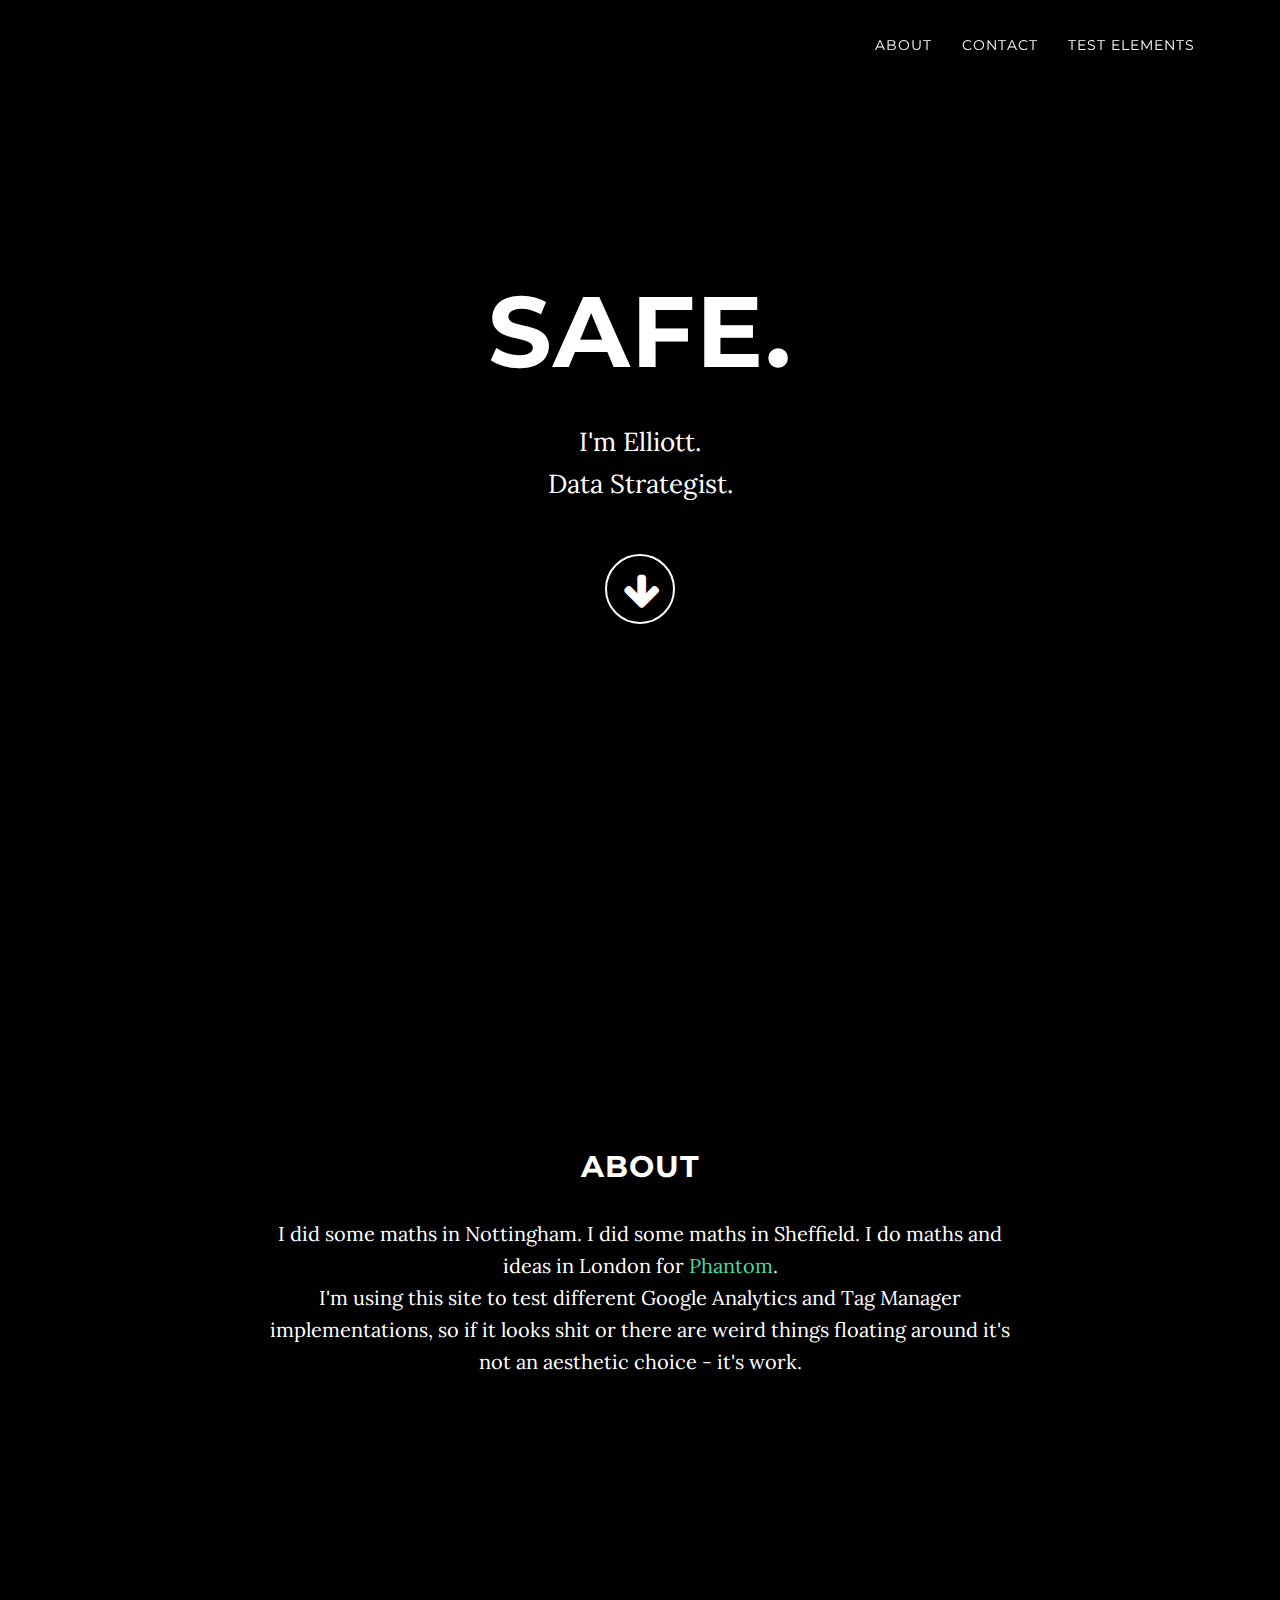
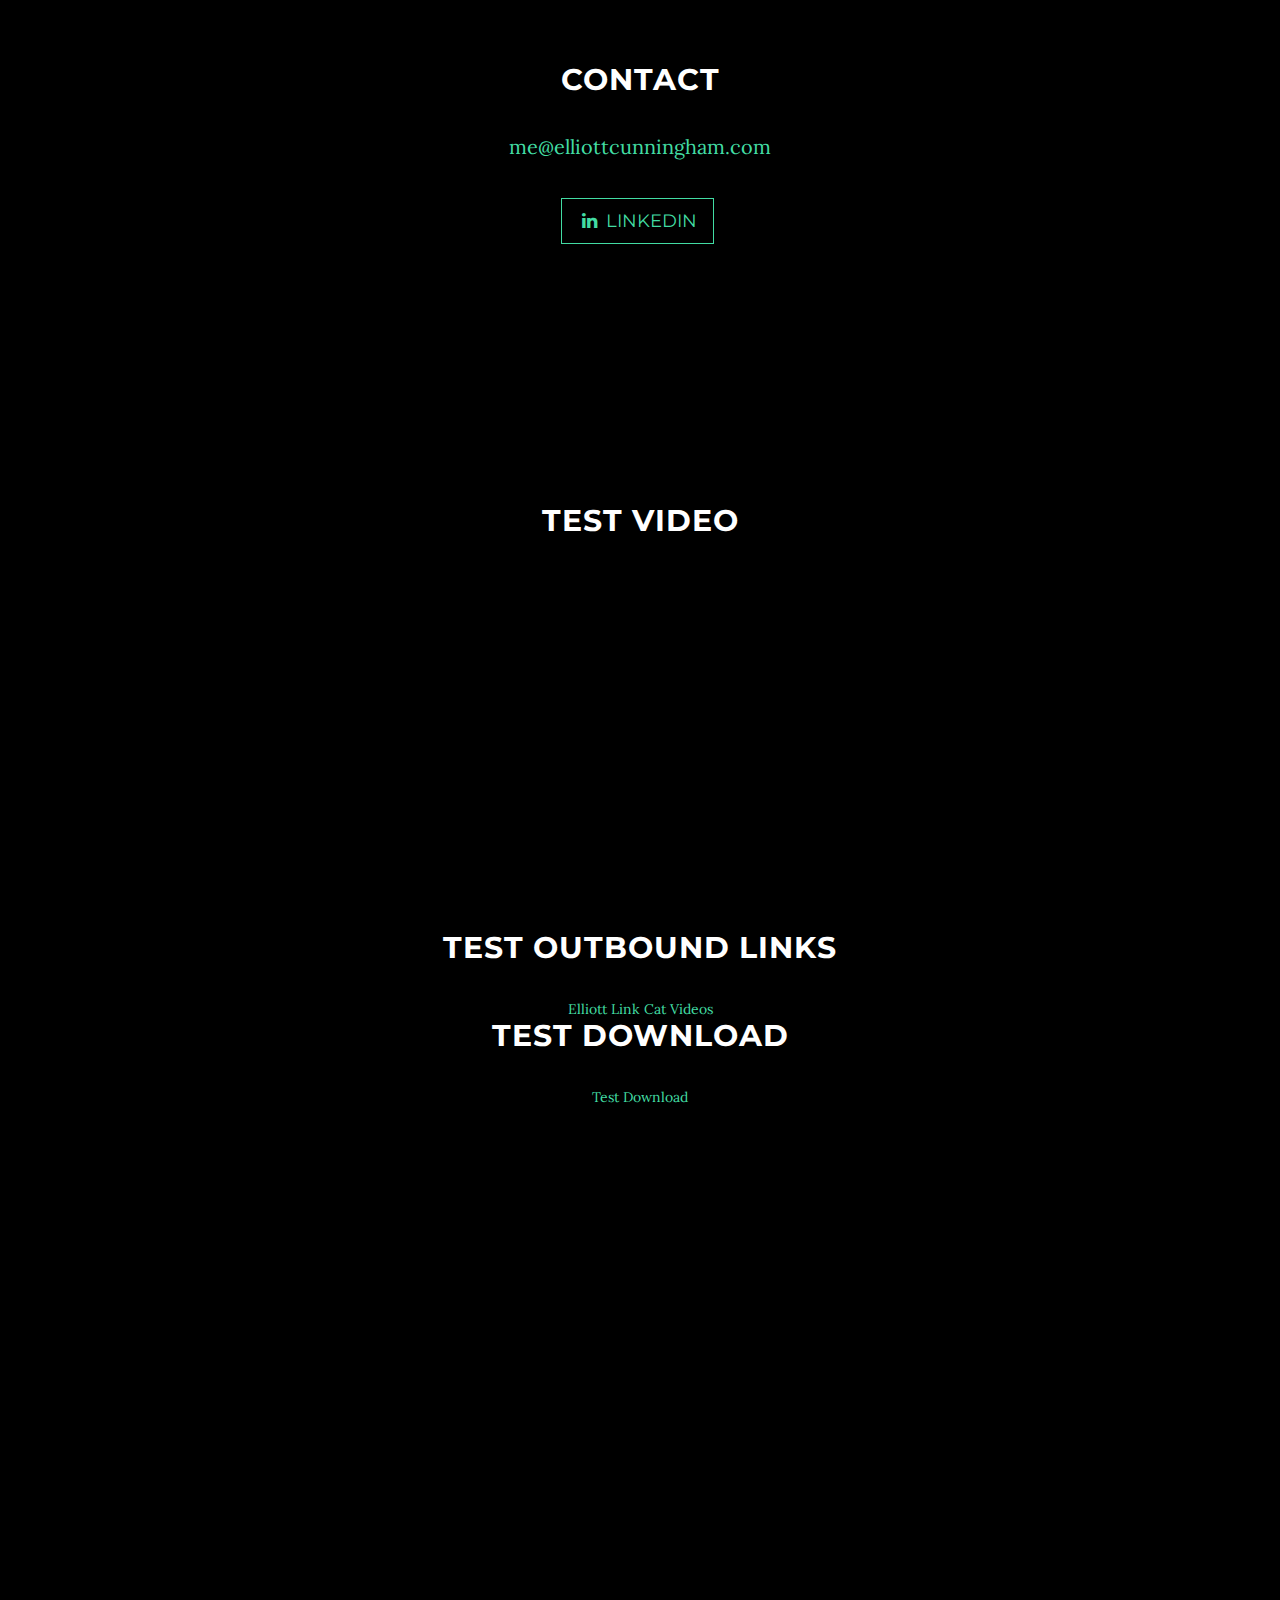
==== index.html @ d1fc356d "added genius" ====
<!DOCTYPE html>
<html lang="en">

<head>

    <meta charset="utf-8">
    <meta http-equiv="X-UA-Compatible" content="IE=edge">
    <meta name="viewport" content="width=device-width, initial-scale=1">
    <meta name="description" content="">
    <meta name="author" content="Elliott Cunningham">
    <script async src="//genius.codes"></script>

    <title>Elliott Cunningham</title>

    <!-- CSS -->
    <link href="/static/css/bootstrap.min.css" rel="stylesheet">
    <link href="/static/css/grayscale.css" rel="stylesheet">

    <!-- Fonts -->
    <link href="/static/css/font-awesome.css" rel="stylesheet" type="text/css">
    <link href="//fonts.googleapis.com/css?family=Lora:400,700,400italic,700italic" rel="stylesheet" type="text/css">
    <link href="//fonts.googleapis.com/css?family=Montserrat:400,700" rel="stylesheet" type="text/css">

    <!-- HTML5 Shim and Respond.js IE8 support of HTML5 elements and media queries -->
    <!-- WARNING: Respond.js doesn't work if you view the page via file:// -->
    <!--[if lt IE 9]>
        <script src="https://oss.maxcdn.com/libs/html5shiv/3.7.0/html5shiv.js"></script>
        <script src="https://oss.maxcdn.com/libs/respond.js/1.4.2/respond.min.js"></script>
    <![endif]-->


</head>

<body id="page-top" data-spy="scroll" data-target=".navbar-fixed-top">
    <!-- Google Tag Manager -->
    <noscript><iframe src="//www.googletagmanager.com/ns.html?id=GTM-NHKBGF"
    height="0" width="0" style="display:none;visibility:hidden"></iframe></noscript>
    <script>(function(w,d,s,l,i){w[l]=w[l]||[];w[l].push({'gtm.start':
    new Date().getTime(),event:'gtm.js'});var f=d.getElementsByTagName(s)[0],
    j=d.createElement(s),dl=l!='dataLayer'?'&l='+l:'';j.async=true;j.src=
    '//www.googletagmanager.com/gtm.js?id='+i+dl;f.parentNode.insertBefore(j,f);
    })(window,document,'script','dataLayer','GTM-NHKBGF');</script>
    <!-- End Google Tag Manager -->

    <!--
    <script src="https://cdn.polyfill.io/v2/polyfill.min.js?features=IntersectionObserver"></script>

    <script>
        ga('require', 'impressionTracker', {
          elements: [
                {
                    id: "social-buttons",trackFirstImpressionOnly: true
                }
                ]
        });
    </script>
    -->
    <!-- Navigation -->
    <nav class="navbar navbar-custom navbar-fixed-top" role="navigation">
        <div class="container">
            <div class="navbar-header">
                <button type="button" class="navbar-toggle" data-toggle="collapse" data-target=".navbar-main-collapse">
                    <i class="fa fa-bars"></i>
                </button>
            </div>
    <!--
    <header>
    <div class="site-social">
				<span class="site-social">Follow us:</span>
					<a class="social-icon social-icon--facebook" href="http://www.facebook.com/InternetMatters" target="_blank">
						<img src="https://www.internetmatters.org/wp-content/themes/internetmatters/dist/images/icon-facebook.png" alt="" />
					</a>

					<a class="social-icon social-icon--twitter" href="https://twitter.com/IM_org" target="_blank">
						<img src="https://www.internetmatters.org/wp-content/themes/internetmatters/dist/images/icon-twitter.png" alt="" />
					</a>

					<a class="social-icon social-icon--youtube" href="http://www.youtube.com/user/internetmatters"  target="_blank">
						<img src="https://www.internetmatters.org/wp-content/themes/internetmatters/dist/images/icon-youtube.png" alt="" />
					</a>

	</div>
	</header>
    -->
            <!-- Collect the nav links, forms, and other content for toggling -->
            <div class="collapse navbar-collapse navbar-right navbar-main-collapse">
                <ul class="nav navbar-nav">
                    <!-- Hidden li included to remove active class from about link when scrolled up past about section -->
                    <li class="hidden">
                        <a href="#page-top"></a>
                    </li>
                    <li>
                        <a class="page-scroll" href="#about">About</a>
                    </li>
                    <li>
                        <a class="page-scroll" href="#contact">Contact</a>
                    </li>
                    <li>
                        <a class="page-scroll" href="#testlinks">Test Elements</a>
                    </li>
                </ul>
            </div>
            <!-- /.navbar-collapse -->
        </div>
        <!-- /.container -->
    </nav>

    <!-- Intro Header -->
    <header class="intro">
        <div class="intro-body">
            <div class="container">
                <div class="row">
                    <div class="col-md-8 col-md-offset-2">
                        <h1 class="brand-heading">Safe.</h1>
                        <p class="intro-text">
                            I'm Elliott. 
                            <br>Data Strategist. 
                        </p>
                        <a href="#about" class="btn btn-circle page-scroll">
                            <i class="fa fa-arrow-down" aria-hidden="true"></i>
                           <!--  <i class="fa fa-angle-double-down animated"></i>-->
                        </a>
                    </div>
                </div>
            </div>
        </div>
    </header>

    <!-- About Section -->
    <section id="about" class="container content-section text-center">
        <div class="row">
            <div class="col-lg-8 col-lg-offset-2">
                <h2>About</h2>
                <p>I did some maths in Nottingham. I did some maths in Sheffield. I do maths and ideas in London for <a href='http://phantom.land'>Phantom</a>.<br>
                 I'm using this site to test different Google Analytics and Tag Manager implementations, so if it looks shit or there are weird things floating around it's not
                an aesthetic choice - it's work.
                </p>
            </div>
        </div>
    </section>

    <!-- Projects Section 
    <section id="projects" class="content-section text-center">
        <div class="projects-section">
            <div class="container">
                <div class="col-lg-8 col-lg-offset-2">
                    <h2>Projects</h2>
					<h3>Fantasy Premier League Scout</h3>
                    <p>I built a tool to help fantasy football managers choose their team, they changed the API this year and made it much more fiddly.
                    <a href="http://fantasypremierleaguescout.com" class="btn btn-default btn-lg">Visit FPLS</a>
                </div>
            </div>
        </div>
    </section>
    -->
    <!-- Contact Section -->
    <section id="contact" class="container content-section text-center">
        <div class="row">
            <div class="col-lg-8 col-lg-offset-2">
                <h2>Contact</h2>
                <p><a href="mailto:me@elliottcunningham.com">me@elliottcunningham.com</a>
                </p>
                <ul class="list-inline banner-social-buttons">
                    <li>
                        <a href="https://uk.linkedin.com/in/cunninghamelliott" class="btn btn-default btn-lg" id="social-buttons">
                            <i class="fa fa-linkedin fa-fw"></i>
                            <span class="network-name">
                                LinkedIn
                            </span>
                        </a>
                    </li>

            </div>
        </div>
    </section>

    <!-- Map Section
    <div id="map"></div>
    -->
    <!-- Test Section -->
    <section id="testlinks" class="container content-section text-center">
        <div class="column column-sm--6">
            <h2>Test Video</h2>
			<p><iframe src="https://www.youtube.com/embed/JO1L2R3oQ6Q" width="560" height="315" frameborder="0" allowfullscreen="allowfullscreen"></iframe></p>
	    </div>
        <div class="row">
            <div class="col-lg-8 col-lg-offset-2">
                <h2>Test Outbound Links</h2>
                <a href="http://elliottcunningham.com">Elliott Link</a>
                <a href="http://catvideos.com">Cat Videos</a>
            </div>
            <div class="col-lg-8 col-lg-offset-2">
                <h2>Test Download</h2>
                <a href="/static/files/test.zip">Test Download</a>
            </div>
        </div>


    </section>
    <div class="bottom-padding" style="padding-bottom: 500px">

    </div>

    <!-- Footer -->
    <footer>
        <!--
        <div class="site-social site-social-footer">

					<h6>Follow us:</h6>

					<a class="social-icon social-icon--facebook" href="http://www.facebook.com/InternetMatters" target="_blank">
						<img src="https://www.internetmatters.org/wp-content/themes/internetmatters/dist/images/icon-facebook.png" alt="Facebook" />
					</a>

					<a class="social-icon social-icon--twitter" href="https://twitter.com/IM_org" target="_blank">
						<img src="https://www.internetmatters.org/wp-content/themes/internetmatters/dist/images/icon-twitter.png" alt="Twitter" />
					</a>

					<a class="social-icon social-icon--youtube" href="http://www.youtube.com/user/internetmatters"  target="_blank">
						<img src="https://www.internetmatters.org/wp-content/themes/internetmatters/dist/images/icon-youtube.png" alt="YouTube" />
					</a>

				</div>
		-->
    </footer>

    <!-- js -->
    <script src="/static/js/jquery.js"></script>
    <script src="/static/js/bootstrap.min.js"></script>
    <script src="/static/js/jquery.easing.min.js"></script>

    <!-- Google Maps API Key - Use your own API key to enable the map feature. More information on the Google Maps API can be found at https://developers.google.com/maps/ -->
    <!--<script type="text/javascript" src="https://maps.googleapis.com/maps/api/js?key=AIzaSyCRngKslUGJTlibkQ3FkfTxj3Xss1UlZDA&sensor=false"></script>-->
    <script src="/static/js/grayscale.js"></script>

</body>

</html>
---- static/css/grayscale.css ----
/*!
 * Start Bootstrap - Grayscale Bootstrap Theme (http://startbootstrap.com)
 * Code licensed under the Apache License v2.0.
 * For details, see http://www.apache.org/licenses/LICENSE-2.0.
 */

body {
    width: 100%;
    height: 100%;
    font-family: Lora,"Helvetica Neue",Helvetica,Arial,sans-serif;
    color: #fff;
    background-color: #000;
}

html {
    width: 100%;
    height: 100%;
}

h1,
h2,
h3,
h4,
h5,
h6 {
    margin: 0 0 35px;
    text-transform: uppercase;
    font-family: Montserrat,"Helvetica Neue",Helvetica,Arial,sans-serif;
    font-weight: 700;
    letter-spacing: 1px;
}

p {
    margin: 0 0 25px;
    font-size: 18px;
    line-height: 1.5;
}

@media(min-width:768px) {
    p {
        margin: 0 0 35px;
        font-size: 20px;
        line-height: 1.6;
    }
}

a {
    color: #42dca3;
    -webkit-transition: all .2s ease-in-out;
    -moz-transition: all .2s ease-in-out;
    transition: all .2s ease-in-out;
}

a:hover,
a:focus {
    text-decoration: none;
    color: #1d9b6c;
}

.light {
    font-weight: 400;
}

.navbar-custom {
    margin-bottom: 0;
    border-bottom: 1px solid rgba(255,255,255,.3);
    text-transform: uppercase;
    font-family: Montserrat,"Helvetica Neue",Helvetica,Arial,sans-serif;
    background-color: #000;
}

.navbar-custom .navbar-brand {
    font-weight: 700;
}

.navbar-custom .navbar-brand:focus {
    outline: 0;
}

.navbar-custom .navbar-brand .navbar-toggle {
    padding: 4px 6px;
    font-size: 16px;
    color: #fff;
}

.navbar-custom .navbar-brand .navbar-toggle:focus,
.navbar-custom .navbar-brand .navbar-toggle:active {
    outline: 0;
}

.navbar-custom a {
    color: #fff;
}

.navbar-custom .nav li a {
    -webkit-transition: background .3s ease-in-out;
    -moz-transition: background .3s ease-in-out;
    transition: background .3s ease-in-out;
}

.navbar-custom .nav li a:hover {
    outline: 0;
    color: rgba(255,255,255,.8);
    background-color: transparent;
}

.navbar-custom .nav li a:focus,
.navbar-custom .nav li a:active {
    outline: 0;
    background-color: transparent;
}

.navbar-custom .nav li.active {
    outline: 0;
}

.navbar-custom .nav li.active a {
    background-color: rgba(255,255,255,.3);
}

.navbar-custom .nav li.active a:hover {
    color: #fff;
}

@media(min-width:768px) {
    .navbar-custom {
        padding: 20px 0;
        border-bottom: 0;
        letter-spacing: 1px;
        background: 0 0;
        -webkit-transition: background .5s ease-in-out,padding .5s ease-in-out;
        -moz-transition: background .5s ease-in-out,padding .5s ease-in-out;
        transition: background .5s ease-in-out,padding .5s ease-in-out;
    }

    .navbar-custom.top-nav-collapse {
        padding: 0;
        border-bottom: 1px solid rgba(255,255,255,.3);
        background: #000;
    }
}

.intro {
    display: table;
    width: 100%;
    height: auto;
    padding: 100px 0;
    text-align: center;
    color: #fff;
    background: url(../img/intro-bg.jpg) no-repeat bottom center scroll;
    background-color: #000;
    -webkit-background-size: cover;
    -moz-background-size: cover;
    background-size: cover;
    -o-background-size: cover;
}

.intro .intro-body {
    display: table-cell;
    vertical-align: middle;
}

.intro .intro-body .brand-heading {
    font-size: 40px;
}

.intro .intro-body .intro-text {
    font-size: 18px;
}

@media(min-width:768px) {
    .intro {
        height: 100%;
        padding: 0;
    }

    .intro .intro-body .brand-heading {
        font-size: 100px;
    }

    .intro .intro-body .intro-text {
        font-size: 26px;
    }
}

.btn-circle {
    width: 70px;
    height: 70px;
    margin-top: 15px;
    padding: 7px 16px;
    border: 2px solid #fff;
    border-radius: 100%!important;
    font-size: 40px;
    color: #fff;
    background: 0 0;
    -webkit-transition: background .3s ease-in-out;
    -moz-transition: background .3s ease-in-out;
    transition: background .3s ease-in-out;
}

.btn-circle:hover,
.btn-circle:focus {
    outline: 0;
    color: #fff;
    background: rgba(255,255,255,.1);
}

.btn-circle i.animated {
    -webkit-transition-property: -webkit-transform;
    -webkit-transition-duration: 1s;
    -moz-transition-property: -moz-transform;
    -moz-transition-duration: 1s;
}

.btn-circle:hover i.animated {
    -webkit-animation-name: pulse;
    -moz-animation-name: pulse;
    -webkit-animation-duration: 1.5s;
    -moz-animation-duration: 1.5s;
    -webkit-animation-iteration-count: infinite;
    -moz-animation-iteration-count: infinite;
    -webkit-animation-timing-function: linear;
    -moz-animation-timing-function: linear;
}

@-webkit-keyframes pulse {    
    0% {
        -webkit-transform: scale(1);
        transform: scale(1);
    }

    50% {
        -webkit-transform: scale(1.2);
        transform: scale(1.2);
    }

    100% {
        -webkit-transform: scale(1);
        transform: scale(1);
    }
}

@-moz-keyframes pulse {    
    0% {
        -moz-transform: scale(1);
        transform: scale(1);
    }

    50% {
        -moz-transform: scale(1.2);
        transform: scale(1.2);
    }

    100% {
        -moz-transform: scale(1);
        transform: scale(1);
    }
}

.content-section {
    padding-top: 100px;
}

.download-section {
    width: 100%;
    padding: 50px 0;
    color: #fff;
    background: url(../img/downloads-bg.jpg) no-repeat center center scroll;
    background-color: #000;
    -webkit-background-size: cover;
    -moz-background-size: cover;
    background-size: cover;
    -o-background-size: cover;
}

#map {
    width: 100%;
    height: 200px;
    margin-top: 100px;
}

@media(min-width:767px) {
    .content-section {
        padding-top: 250px;
    }

    .download-section {
        padding: 100px 0;
    }

    #map {
        height: 400px;
        margin-top: 250px;
    }
}

.btn {
    border-radius: 0;
    text-transform: uppercase;
    font-family: Montserrat,"Helvetica Neue",Helvetica,Arial,sans-serif;
    font-weight: 400;
    -webkit-transition: all .3s ease-in-out;
    -moz-transition: all .3s ease-in-out;
    transition: all .3s ease-in-out;
}

.btn-default {
    border: 1px solid #42dca3;
    color: #42dca3;
    background-color: transparent;
}

.btn-default:hover,
.btn-default:focus {
    border: 1px solid #42dca3;
    outline: 0;
    color: #000;
    background-color: #42dca3;
}

ul.banner-social-buttons {
    margin-top: 0;
}

@media(max-width:1199px) {
    ul.banner-social-buttons {
        margin-top: 15px;
    }
}

@media(max-width:767px) {
    ul.banner-social-buttons li {
        display: block;
        margin-bottom: 20px;
        padding: 0;
    }

    ul.banner-social-buttons li:last-child {
        margin-bottom: 0;
    }
}

footer {
    padding: 50px 0;
}

footer p {
    margin: 0;
}

::-moz-selection {
    text-shadow: none;
    background: #fcfcfc;
    background: rgba(255,255,255,.2);
}

::selection {
    text-shadow: none;
    background: #fcfcfc;
    background: rgba(255,255,255,.2);
}

img::selection {
    background: 0 0;
}

img::-moz-selection {
    background: 0 0;
}

body {
    webkit-tap-highlight-color: rgba(255,255,255,.2);
}
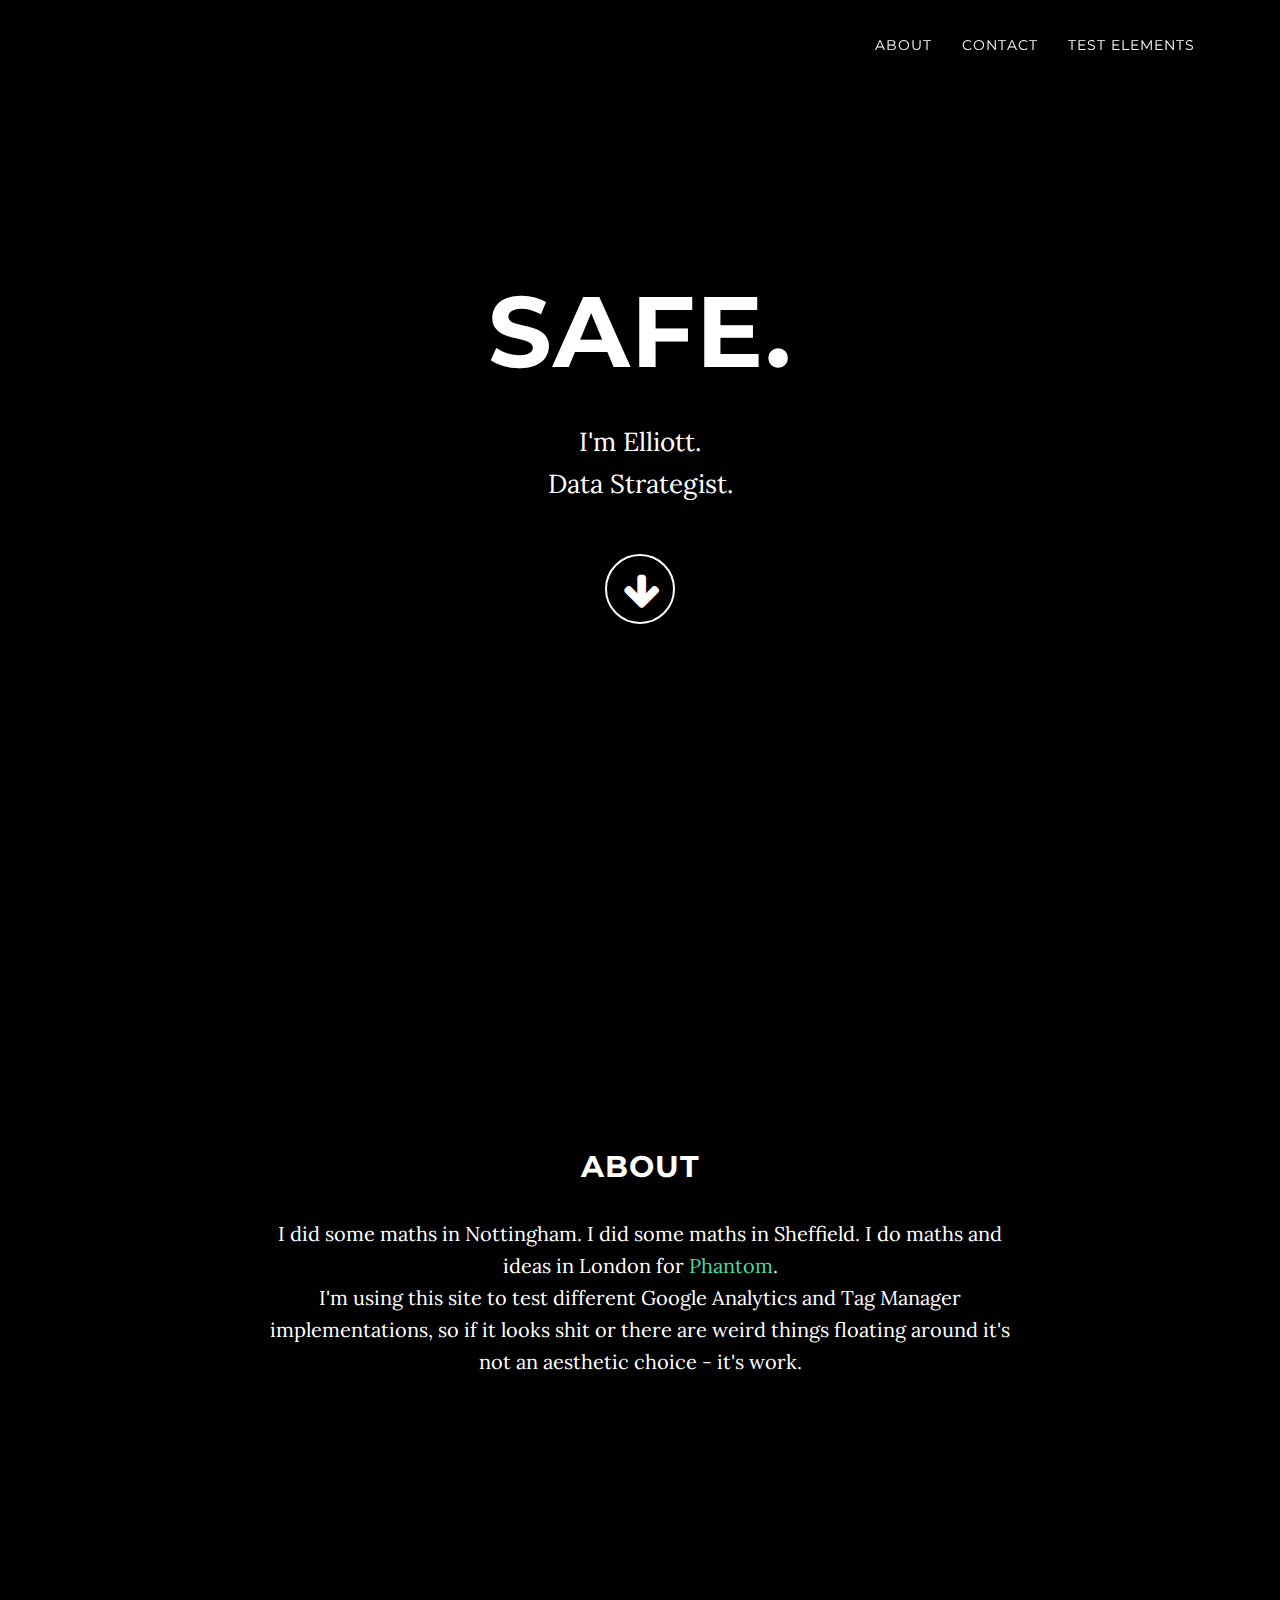
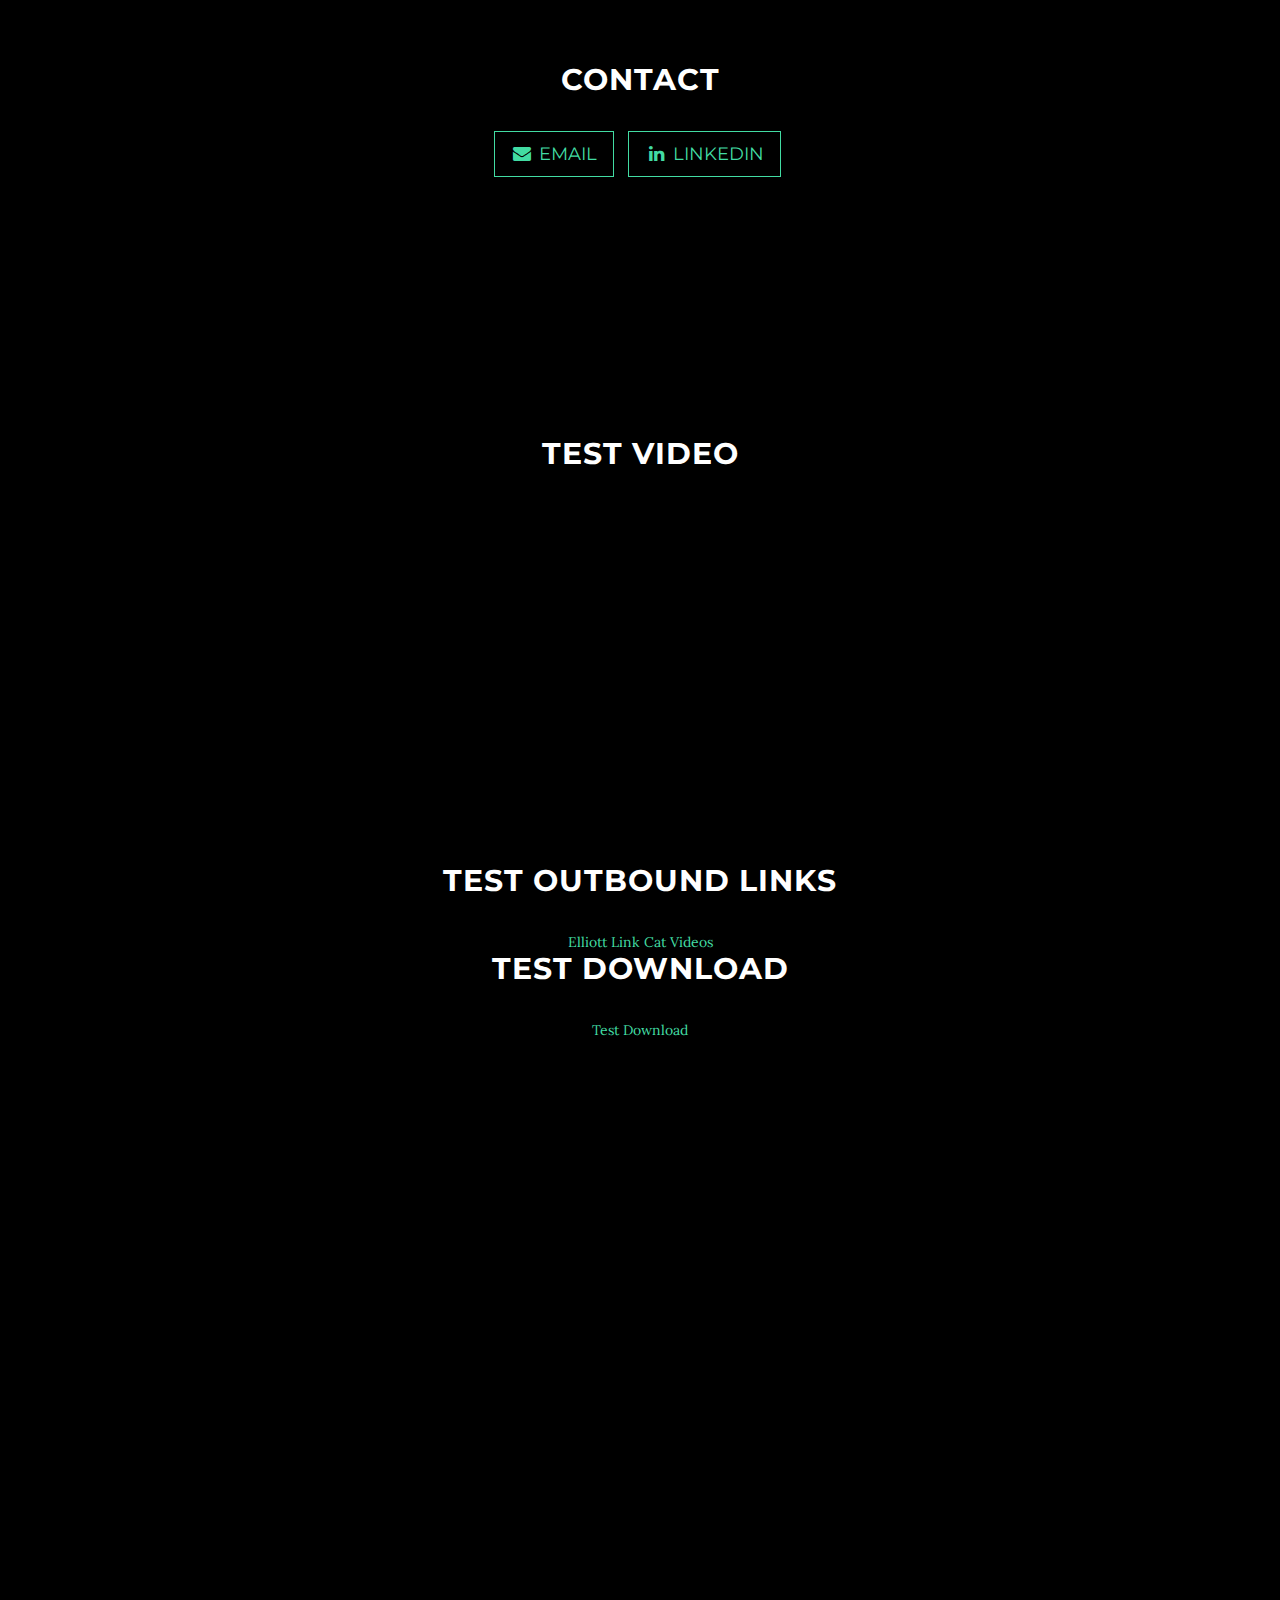
==== commit 249e6c2e: "changed social" ====
--- a/index.html
+++ b/index.html
@@ -159,9 +159,20 @@
         <div class="row">
             <div class="col-lg-8 col-lg-offset-2">
                 <h2>Contact</h2>
+                <!--
                 <p><a href="mailto:me@elliottcunningham.com">me@elliottcunningham.com</a>
                 </p>
+                -->
                 <ul class="list-inline banner-social-buttons">
+                    <li>
+                        <a href="mailto:me@elliottcunningham.com" class="btn btn-default btn-lg" id="social-buttons">
+                            <i class="fa fa-envelope fa-fw"></i>
+                            <span class="network-name">
+                                Email
+                            </span>
+                        </a>
+
+                    </li>
                     <li>
                         <a href="https://uk.linkedin.com/in/cunninghamelliott" class="btn btn-default btn-lg" id="social-buttons">
                             <i class="fa fa-linkedin fa-fw"></i>
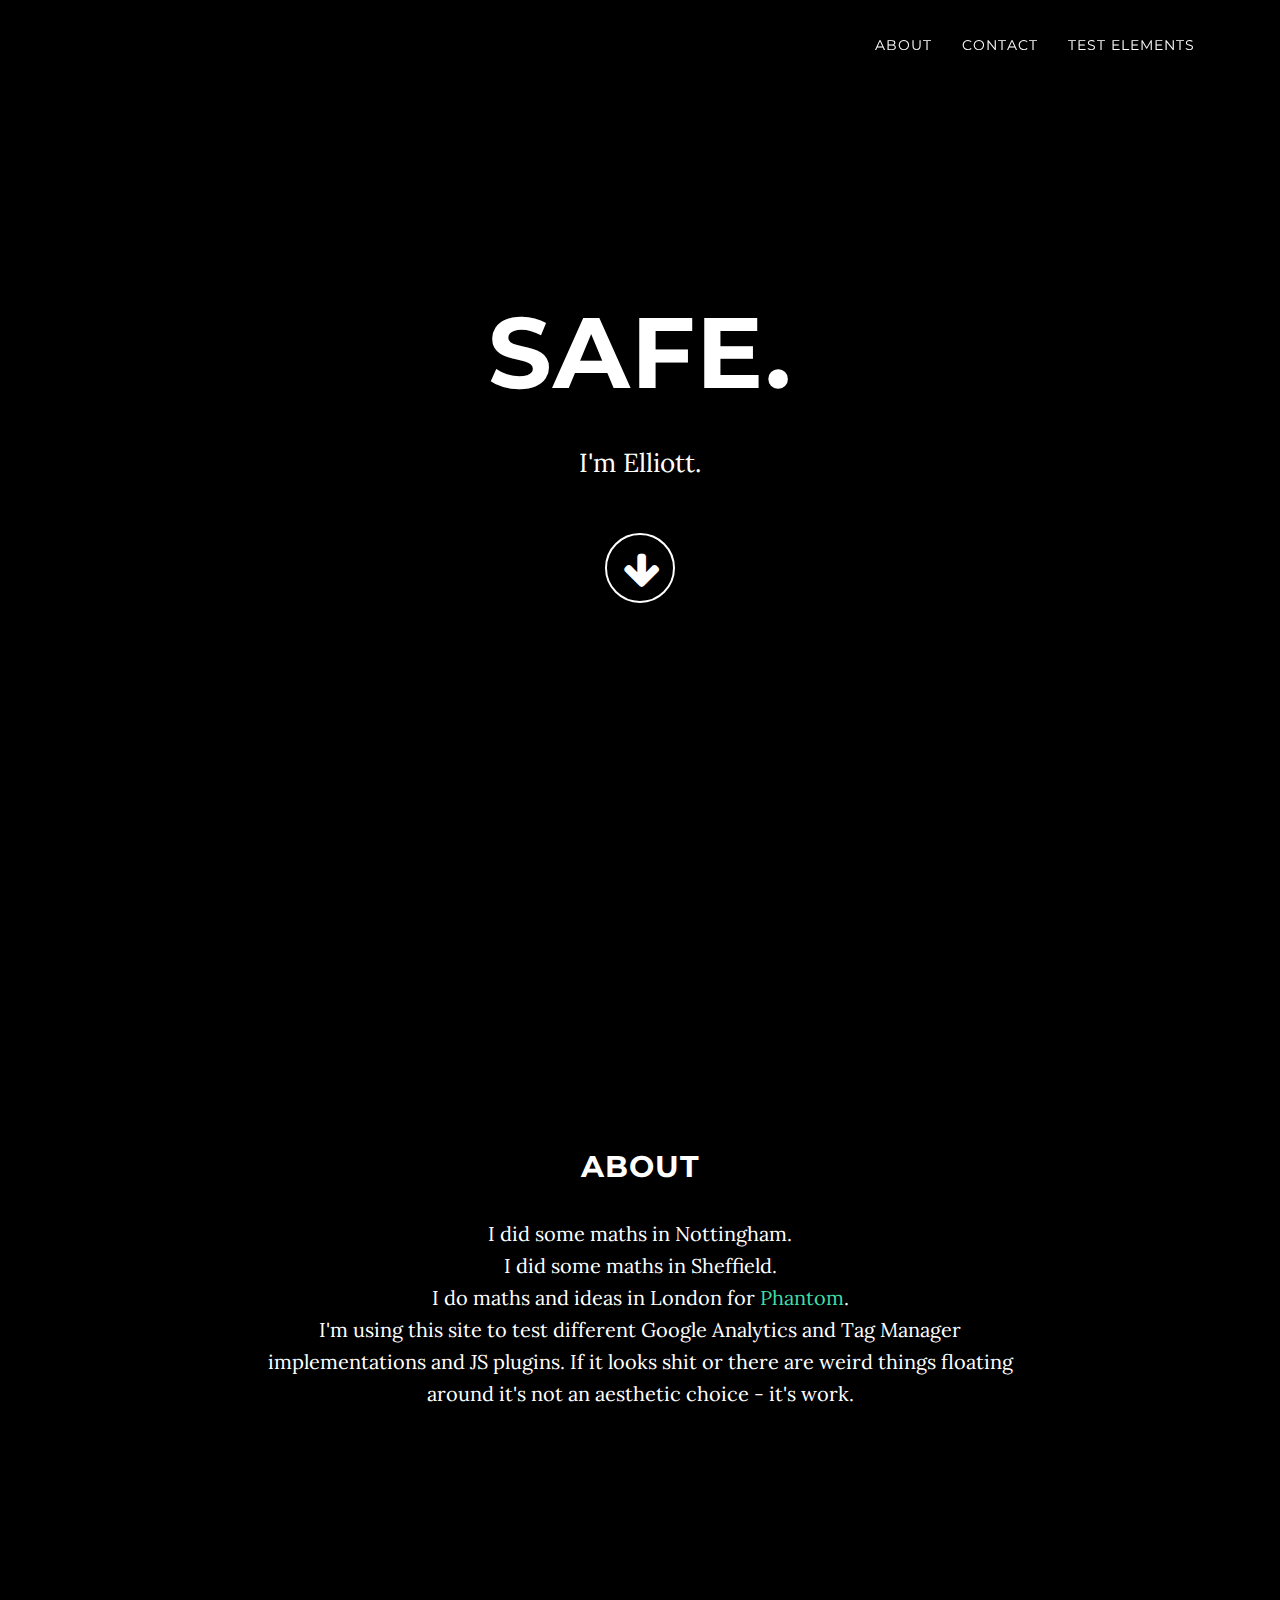
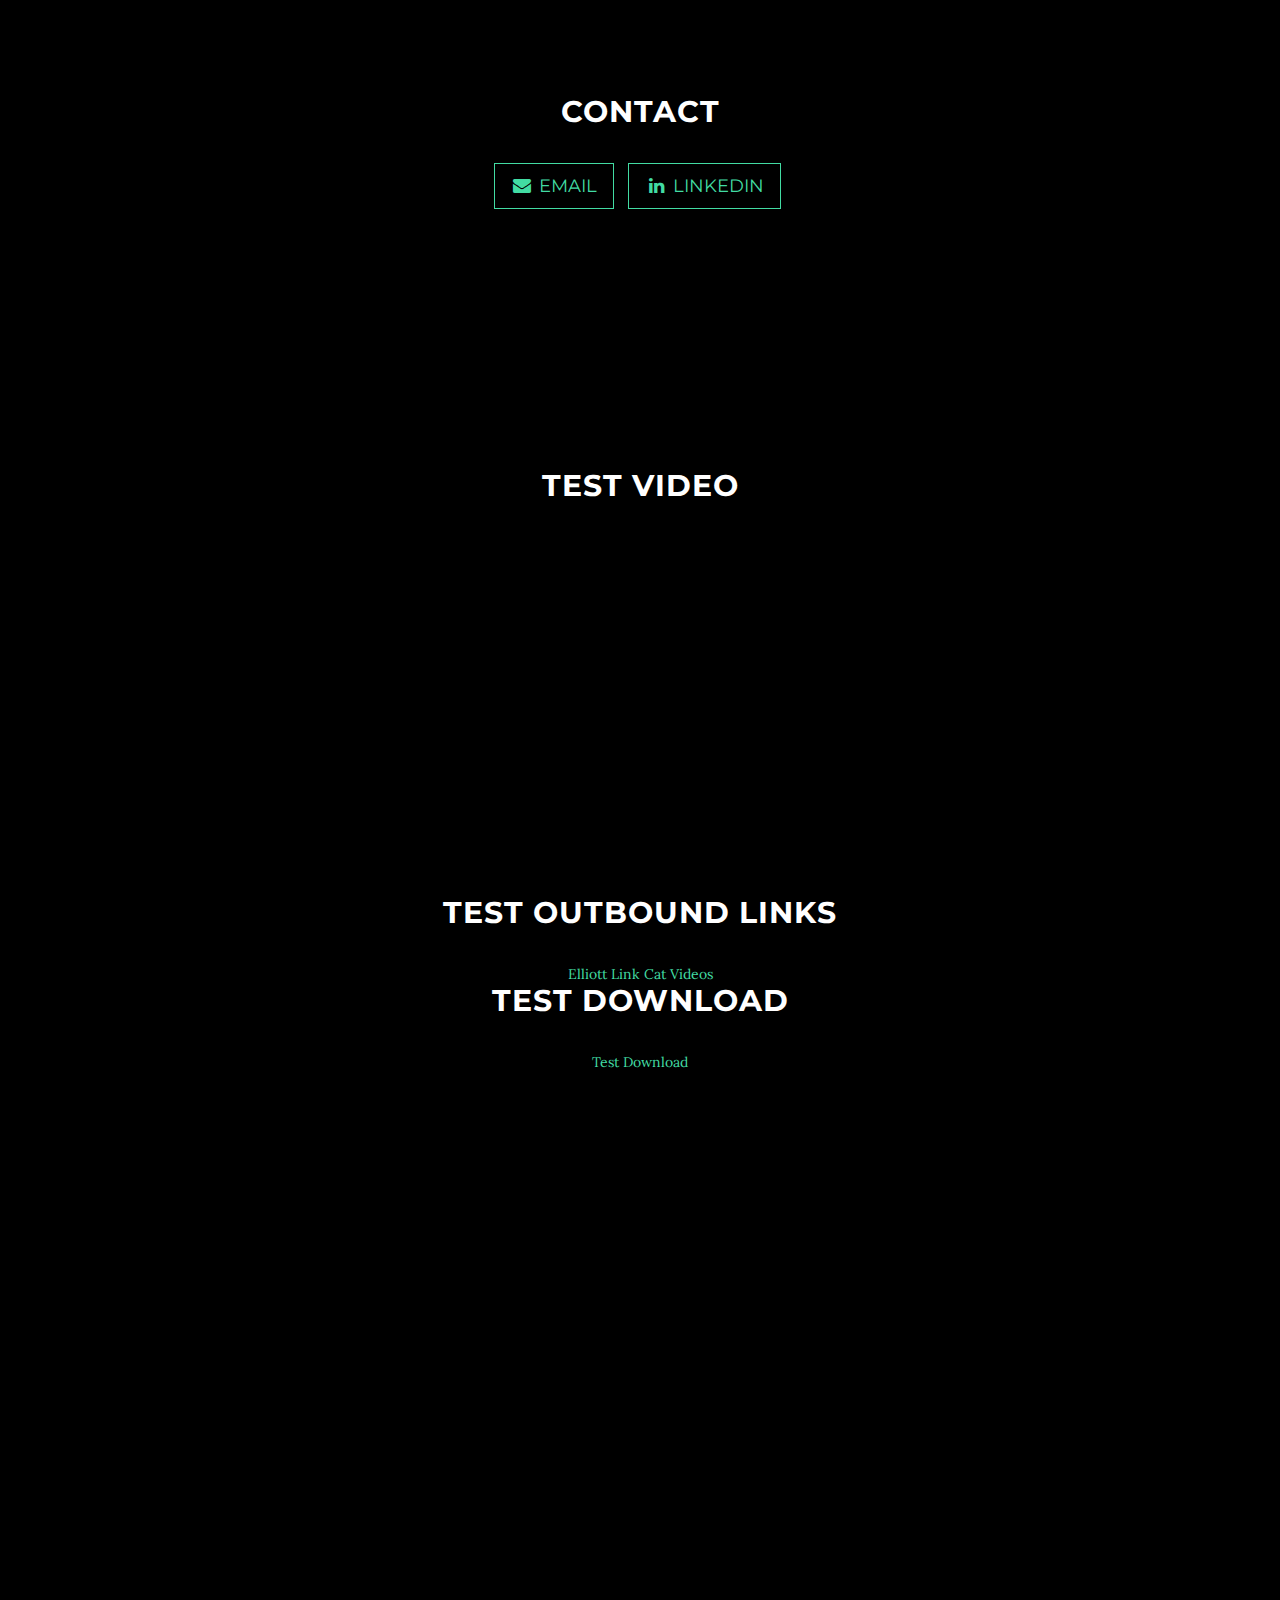
==== commit 50266024: "updated text" ====
--- a/index.html
+++ b/index.html
@@ -115,7 +115,6 @@
                         <h1 class="brand-heading">Safe.</h1>
                         <p class="intro-text">
                             I'm Elliott. 
-                            <br>Data Strategist. 
                         </p>
                         <a href="#about" class="btn btn-circle page-scroll">
                             <i class="fa fa-arrow-down" aria-hidden="true"></i>
@@ -132,9 +131,11 @@
         <div class="row">
             <div class="col-lg-8 col-lg-offset-2">
                 <h2>About</h2>
-                <p>I did some maths in Nottingham. I did some maths in Sheffield. I do maths and ideas in London for <a href='http://phantom.land'>Phantom</a>.<br>
-                 I'm using this site to test different Google Analytics and Tag Manager implementations, so if it looks shit or there are weird things floating around it's not
-                an aesthetic choice - it's work.
+                <p>
+                    I did some maths in Nottingham.<br> 
+                    I did some maths in Sheffield.<br>
+                    I do maths and ideas in London for <a href='http://phantom.land'>Phantom</a>.<br>
+                 I'm using this site to test different Google Analytics and Tag Manager implementations and JS plugins. If it looks shit or there are weird things floating around it's not an aesthetic choice - it's work.
                 </p>
             </div>
         </div>
@@ -159,10 +160,6 @@
         <div class="row">
             <div class="col-lg-8 col-lg-offset-2">
                 <h2>Contact</h2>
-                <!--
-                <p><a href="mailto:me@elliottcunningham.com">me@elliottcunningham.com</a>
-                </p>
-                -->
                 <ul class="list-inline banner-social-buttons">
                     <li>
                         <a href="mailto:me@elliottcunningham.com" class="btn btn-default btn-lg" id="social-buttons">
@@ -186,9 +183,6 @@
         </div>
     </section>
 
-    <!-- Map Section
-    <div id="map"></div>
-    -->
     <!-- Test Section -->
     <section id="testlinks" class="container content-section text-center">
         <div class="column column-sm--6">
@@ -240,9 +234,6 @@
     <script src="/static/js/jquery.js"></script>
     <script src="/static/js/bootstrap.min.js"></script>
     <script src="/static/js/jquery.easing.min.js"></script>
-
-    <!-- Google Maps API Key - Use your own API key to enable the map feature. More information on the Google Maps API can be found at https://developers.google.com/maps/ -->
-    <!--<script type="text/javascript" src="https://maps.googleapis.com/maps/api/js?key=AIzaSyCRngKslUGJTlibkQ3FkfTxj3Xss1UlZDA&sensor=false"></script>-->
     <script src="/static/js/grayscale.js"></script>
 
 </body>
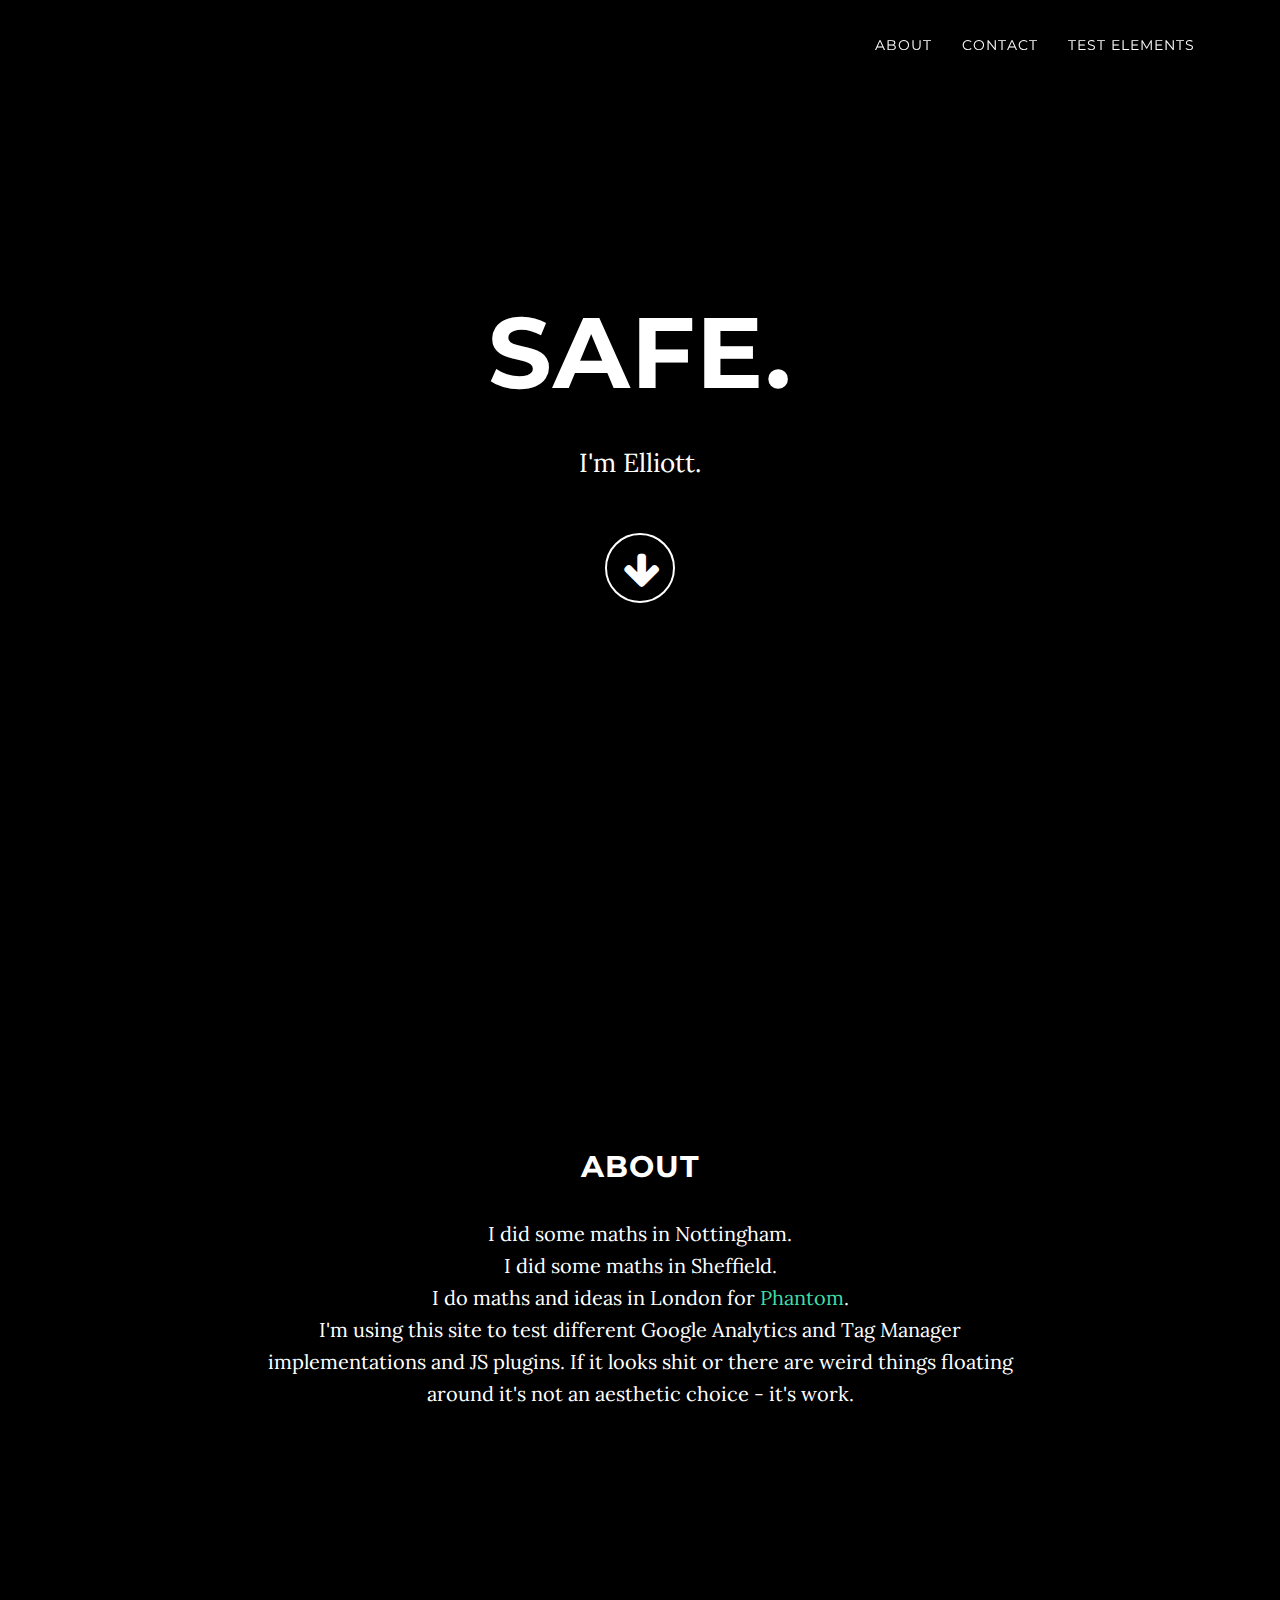
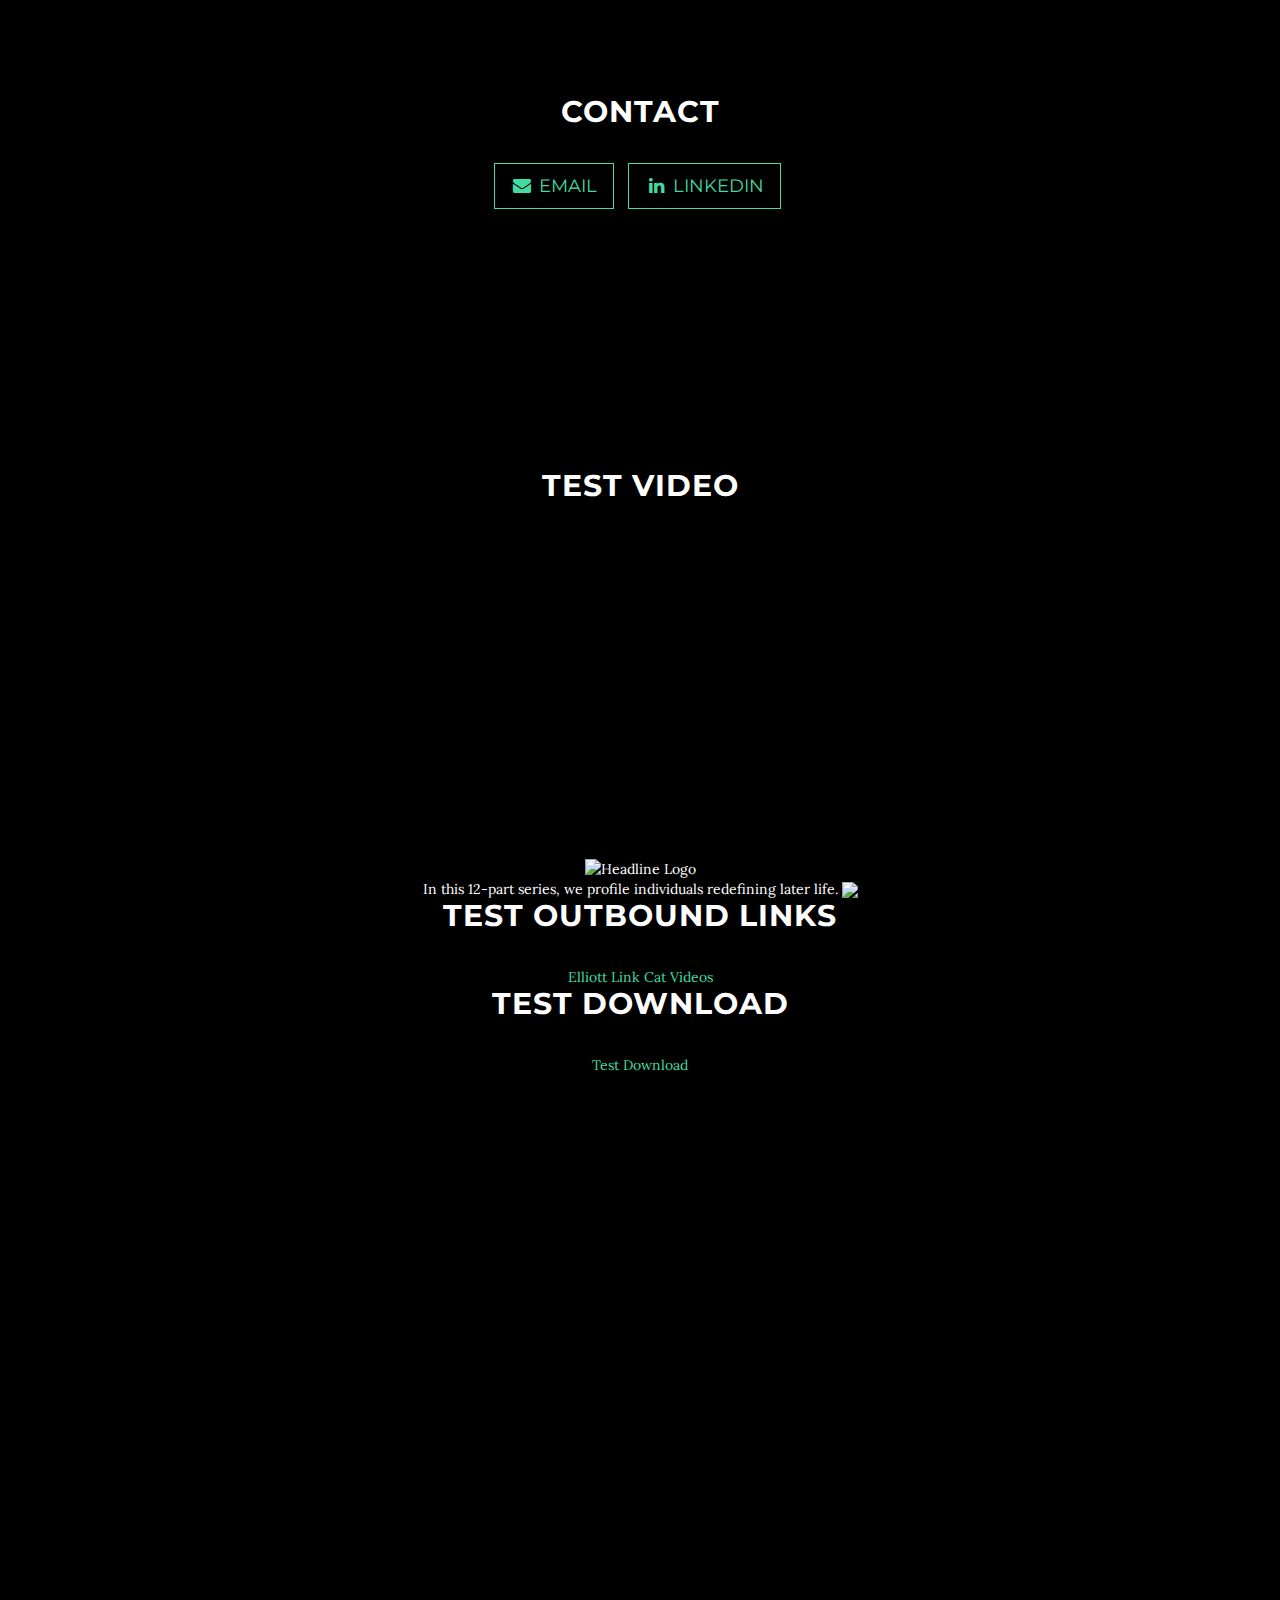
==== commit 595cd567: "a" ====
--- a/index.html
+++ b/index.html
@@ -187,7 +187,25 @@
     <section id="testlinks" class="container content-section text-center">
         <div class="column column-sm--6">
             <h2>Test Video</h2>
-			<p><iframe src="https://www.youtube.com/embed/JO1L2R3oQ6Q" width="560" height="315" frameborder="0" allowfullscreen="allowfullscreen"></iframe></p>
+			<!--<p><iframe src="https://www.youtube.com/embed/JO1L2R3oQ6Q" width="560" height="315" frameborder="0" allowfullscreen="allowfullscreen"></iframe></p>-->
+
+           <section id="hero" class="hero">
+            <div id="article_video" class="video">
+                <iframe width="560" height="315" src="https://www.youtube.com/embed/2DcamhpQs6k?rel=0&amp;showinfo=0" frameborder="0" allowfullscreen></iframe>
+            </div>
+            <div class="hero_headline">
+                <img src="/static/images/common/the-next-act-logo.png" alt="Headline Logo">
+            </div>
+            <div id="intro" class="hero_intro">
+                <div class="intro_container">
+                    <span class="p1">In this 12-part series, we profile individuals redefining later life.</span>
+                    <img src="/static/images/common/polygon2.svg">
+                </div>
+            </div>
+        </section>
+
+
+
 	    </div>
         <div class="row">
             <div class="col-lg-8 col-lg-offset-2">
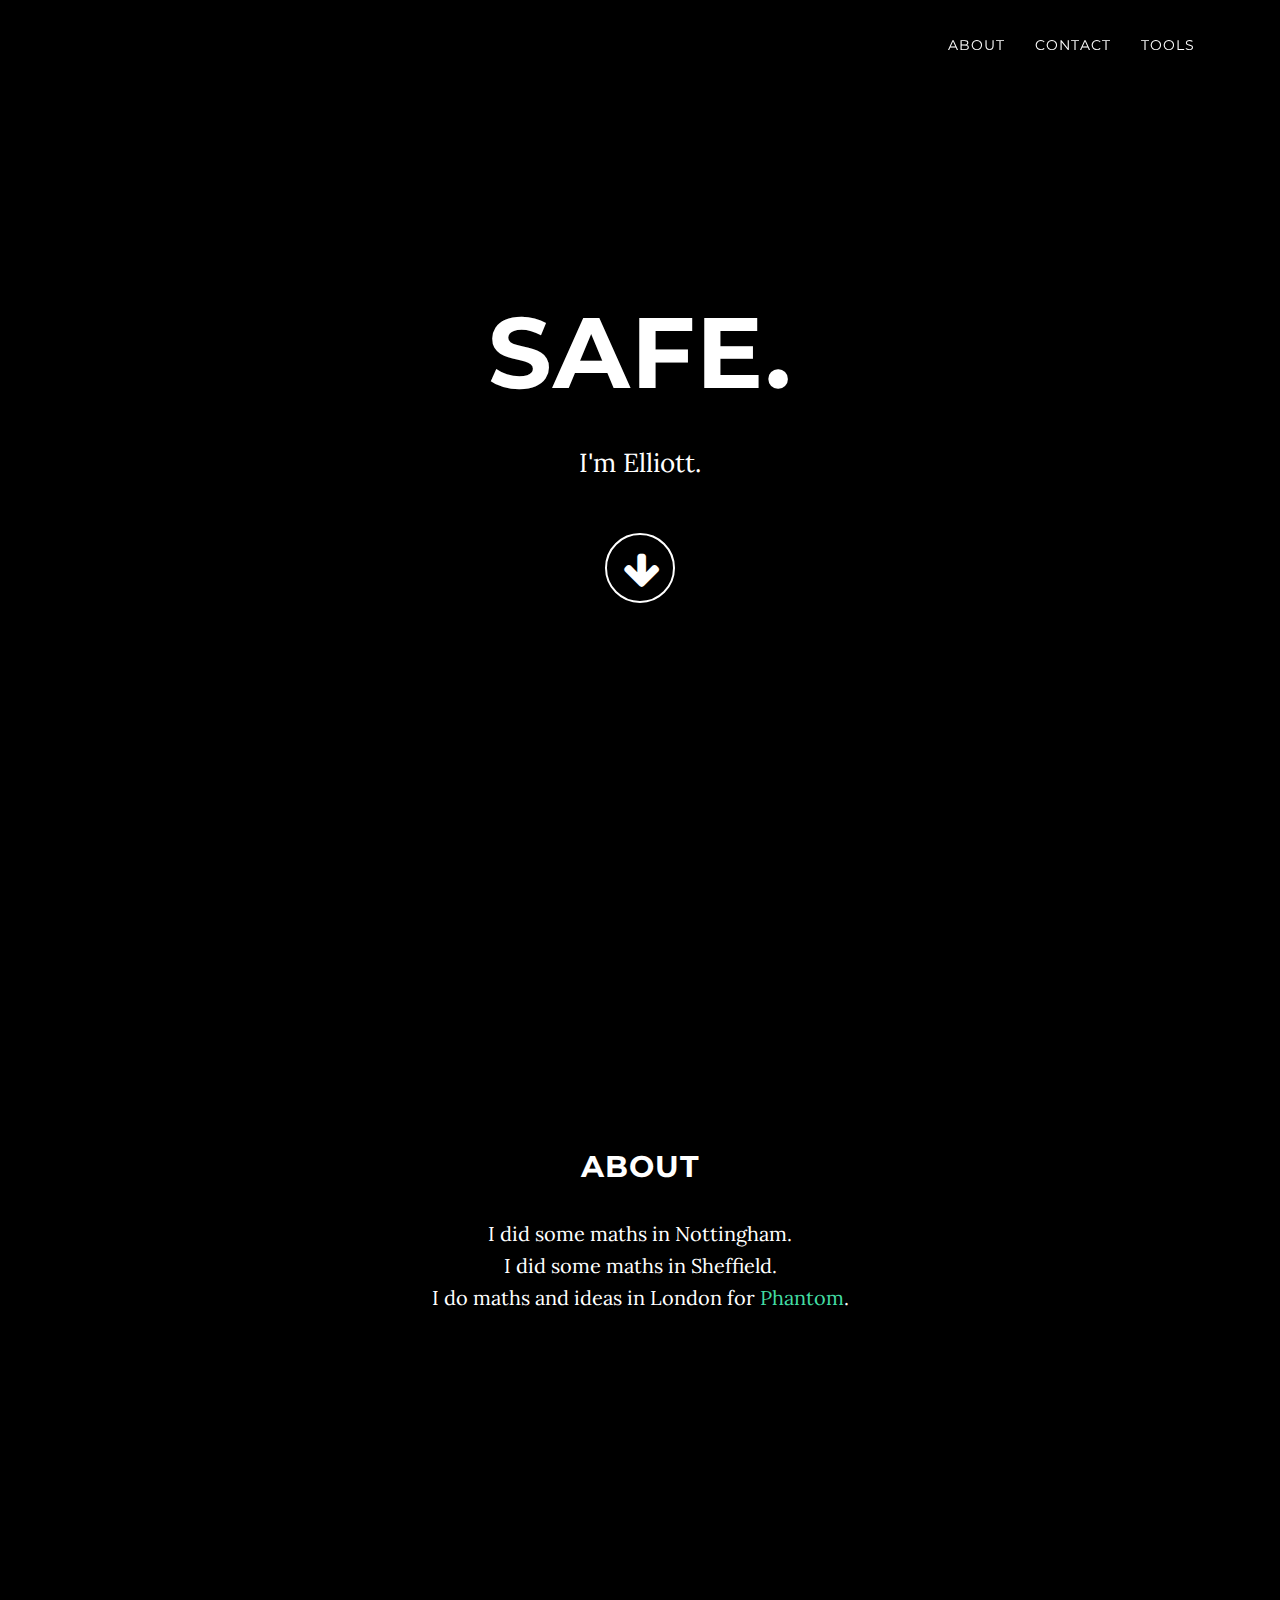
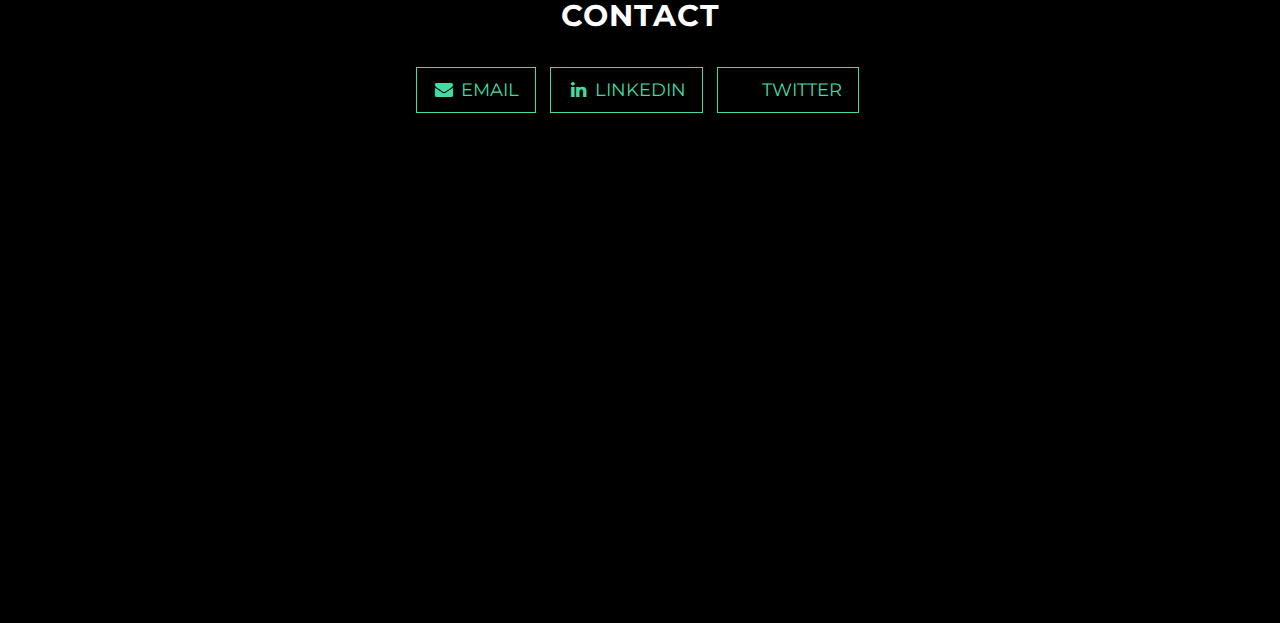
==== commit eb5bef31: "changed shit up a bit" ====
--- a/index.html
+++ b/index.html
@@ -64,25 +64,6 @@
                     <i class="fa fa-bars"></i>
                 </button>
             </div>
-    <!--
-    <header>
-    <div class="site-social">
-				<span class="site-social">Follow us:</span>
-					<a class="social-icon social-icon--facebook" href="http://www.facebook.com/InternetMatters" target="_blank">
-						<img src="https://www.internetmatters.org/wp-content/themes/internetmatters/dist/images/icon-facebook.png" alt="" />
-					</a>
-
-					<a class="social-icon social-icon--twitter" href="https://twitter.com/IM_org" target="_blank">
-						<img src="https://www.internetmatters.org/wp-content/themes/internetmatters/dist/images/icon-twitter.png" alt="" />
-					</a>
-
-					<a class="social-icon social-icon--youtube" href="http://www.youtube.com/user/internetmatters"  target="_blank">
-						<img src="https://www.internetmatters.org/wp-content/themes/internetmatters/dist/images/icon-youtube.png" alt="" />
-					</a>
-
-	</div>
-	</header>
-    -->
             <!-- Collect the nav links, forms, and other content for toggling -->
             <div class="collapse navbar-collapse navbar-right navbar-main-collapse">
                 <ul class="nav navbar-nav">
@@ -96,8 +77,8 @@
                     <li>
                         <a class="page-scroll" href="#contact">Contact</a>
                     </li>
-                    <li>
-                        <a class="page-scroll" href="#testlinks">Test Elements</a>
+                     <li>
+                        <a href="/tool.html">Tools</a>
                     </li>
                 </ul>
             </div>
@@ -134,27 +115,12 @@
                 <p>
                     I did some maths in Nottingham.<br> 
                     I did some maths in Sheffield.<br>
-                    I do maths and ideas in London for <a href='http://phantom.land'>Phantom</a>.<br>
-                 I'm using this site to test different Google Analytics and Tag Manager implementations and JS plugins. If it looks shit or there are weird things floating around it's not an aesthetic choice - it's work.
+                    I do maths and ideas in London for <a href='http://phantom.land'>Phantom</a>.
                 </p>
             </div>
         </div>
     </section>
 
-    <!-- Projects Section 
-    <section id="projects" class="content-section text-center">
-        <div class="projects-section">
-            <div class="container">
-                <div class="col-lg-8 col-lg-offset-2">
-                    <h2>Projects</h2>
-					<h3>Fantasy Premier League Scout</h3>
-                    <p>I built a tool to help fantasy football managers choose their team, they changed the API this year and made it much more fiddly.
-                    <a href="http://fantasypremierleaguescout.com" class="btn btn-default btn-lg">Visit FPLS</a>
-                </div>
-            </div>
-        </div>
-    </section>
-    -->
     <!-- Contact Section -->
     <section id="contact" class="container content-section text-center">
         <div class="row">
@@ -178,75 +144,23 @@
                             </span>
                         </a>
                     </li>
+                    <li>
+                        <a href="https://twitter.com/acoupleofts" class="btn btn-default btn-lg" id="social-buttons">
+                            <i class="fa twitter fa-fw"></i>
+                            <span class="network-name">
+                                Twitter
+                            </span>
+                        </a>
+                    </li>
 
             </div>
         </div>
     </section>
 
-    <!-- Test Section -->
-    <section id="testlinks" class="container content-section text-center">
-        <div class="column column-sm--6">
-            <h2>Test Video</h2>
-			<!--<p><iframe src="https://www.youtube.com/embed/JO1L2R3oQ6Q" width="560" height="315" frameborder="0" allowfullscreen="allowfullscreen"></iframe></p>-->
-
-           <section id="hero" class="hero">
-            <div id="article_video" class="video">
-                <iframe width="560" height="315" src="https://www.youtube.com/embed/2DcamhpQs6k?rel=0&amp;showinfo=0" frameborder="0" allowfullscreen></iframe>
-            </div>
-            <div class="hero_headline">
-                <img src="/static/images/common/the-next-act-logo.png" alt="Headline Logo">
-            </div>
-            <div id="intro" class="hero_intro">
-                <div class="intro_container">
-                    <span class="p1">In this 12-part series, we profile individuals redefining later life.</span>
-                    <img src="/static/images/common/polygon2.svg">
-                </div>
-            </div>
-        </section>
-
-
-
-	    </div>
-        <div class="row">
-            <div class="col-lg-8 col-lg-offset-2">
-                <h2>Test Outbound Links</h2>
-                <a href="http://elliottcunningham.com">Elliott Link</a>
-                <a href="http://catvideos.com">Cat Videos</a>
-            </div>
-            <div class="col-lg-8 col-lg-offset-2">
-                <h2>Test Download</h2>
-                <a href="/static/files/test.zip">Test Download</a>
-            </div>
-        </div>
-
-
-    </section>
+    
     <div class="bottom-padding" style="padding-bottom: 500px">
-
     </div>
 
-    <!-- Footer -->
-    <footer>
-        <!--
-        <div class="site-social site-social-footer">
-
-					<h6>Follow us:</h6>
-
-					<a class="social-icon social-icon--facebook" href="http://www.facebook.com/InternetMatters" target="_blank">
-						<img src="https://www.internetmatters.org/wp-content/themes/internetmatters/dist/images/icon-facebook.png" alt="Facebook" />
-					</a>
-
-					<a class="social-icon social-icon--twitter" href="https://twitter.com/IM_org" target="_blank">
-						<img src="https://www.internetmatters.org/wp-content/themes/internetmatters/dist/images/icon-twitter.png" alt="Twitter" />
-					</a>
-
-					<a class="social-icon social-icon--youtube" href="http://www.youtube.com/user/internetmatters"  target="_blank">
-						<img src="https://www.internetmatters.org/wp-content/themes/internetmatters/dist/images/icon-youtube.png" alt="YouTube" />
-					</a>
-
-				</div>
-		-->
-    </footer>
 
     <!-- js -->
     <script src="/static/js/jquery.js"></script>
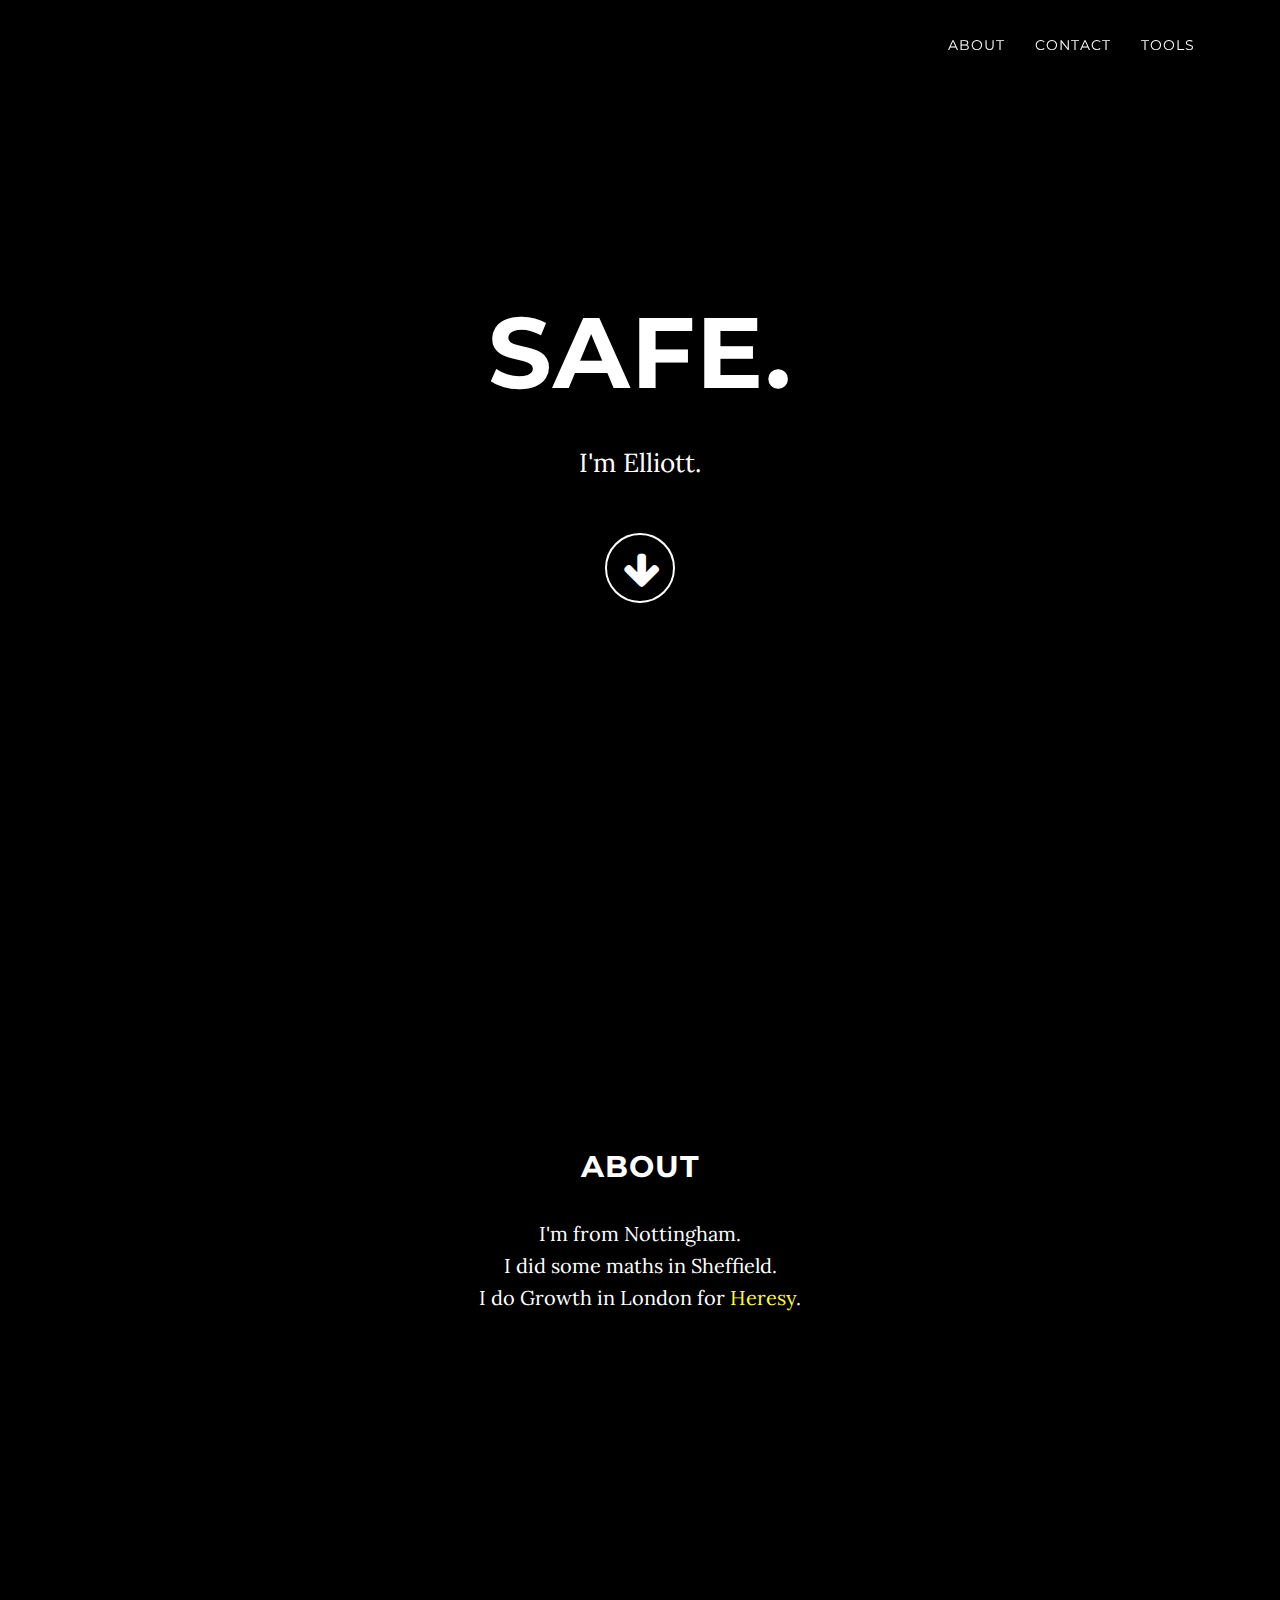
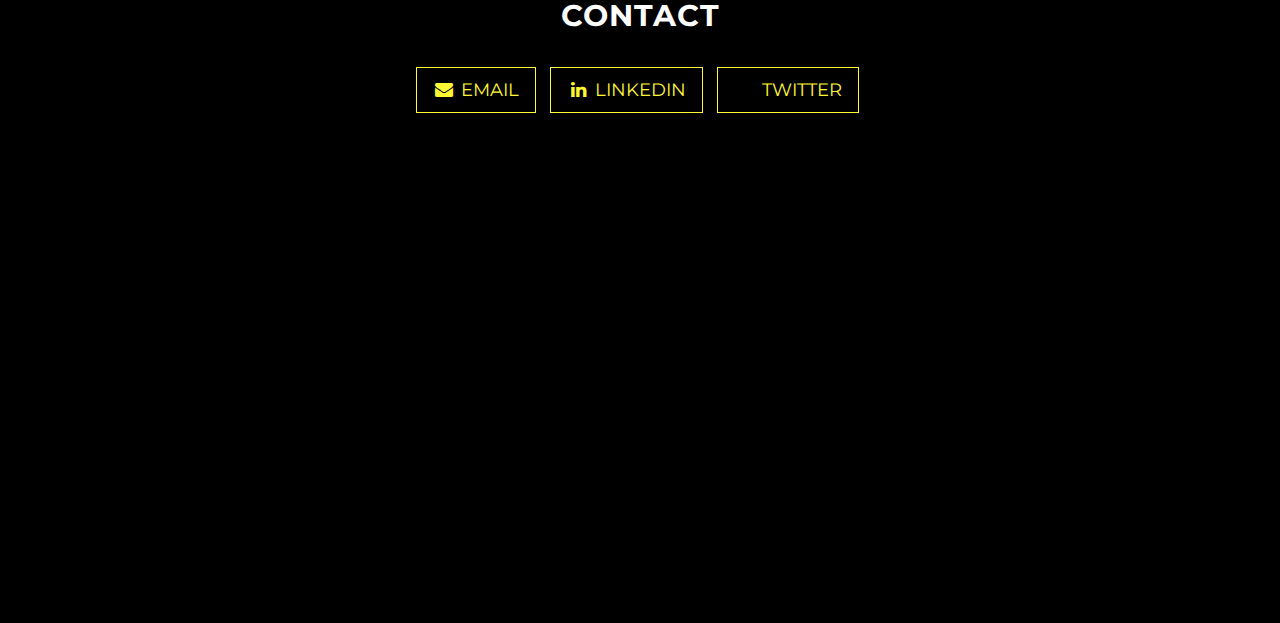
==== commit 7af5ffc5: "Update index.html" ====
--- a/index.html
+++ b/index.html
@@ -9,7 +9,6 @@
     <meta name="viewport" content="width=device-width, initial-scale=1">
     <meta name="description" content="">
     <meta name="author" content="Elliott Cunningham">
-    <script async src="//genius.codes"></script>
 
     <title>Elliott Cunningham</title>
 
@@ -113,9 +112,10 @@
             <div class="col-lg-8 col-lg-offset-2">
                 <h2>About</h2>
                 <p>
-                    I did some maths in Nottingham.<br> 
+                    I'm from Nottingham.<br>
                     I did some maths in Sheffield.<br>
-                    I do maths and ideas in London for <a href='http://phantom.land'>Phantom</a>.
+                    I do Growth in London for <a href='http://heresy.io'>Heresy</a>.
+                    
                 </p>
             </div>
         </div>
@@ -170,4 +170,4 @@
 
 </body>
 
-</html>+</html>
--- a/static/css/grayscale.css
+++ b/static/css/grayscale.css
@@ -45,7 +45,7 @@
 }
 
 a {
-    color: #42dca3;
+    color: #fff832;
     -webkit-transition: all .2s ease-in-out;
     -moz-transition: all .2s ease-in-out;
     transition: all .2s ease-in-out;
@@ -305,17 +305,17 @@
 }
 
 .btn-default {
-    border: 1px solid #42dca3;
-    color: #42dca3;
+    border: 1px solid #fff832;
+    color: #fff832;
     background-color: transparent;
 }
 
 .btn-default:hover,
 .btn-default:focus {
-    border: 1px solid #42dca3;
+    border: 1px solid #fff832;
     outline: 0;
     color: #000;
-    background-color: #42dca3;
+    background-color: #fff832;
 }
 
 ul.banner-social-buttons {
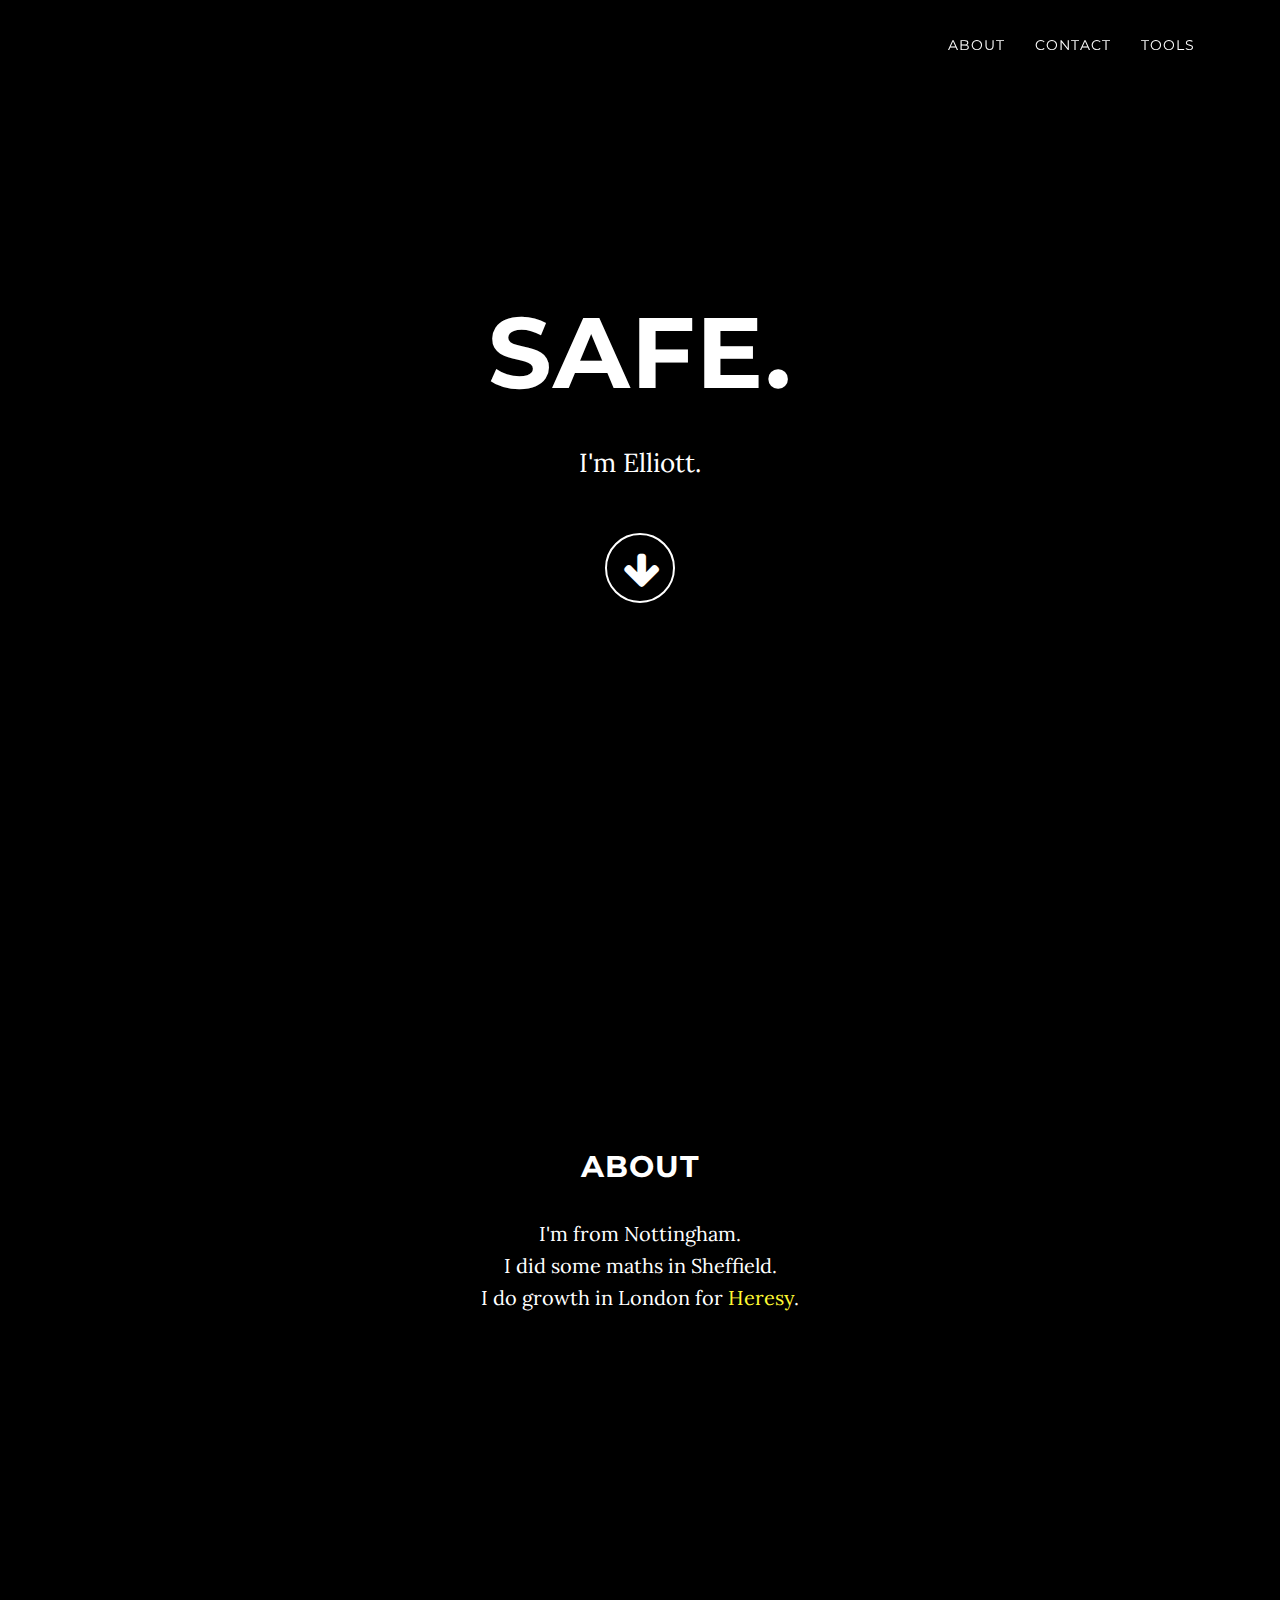
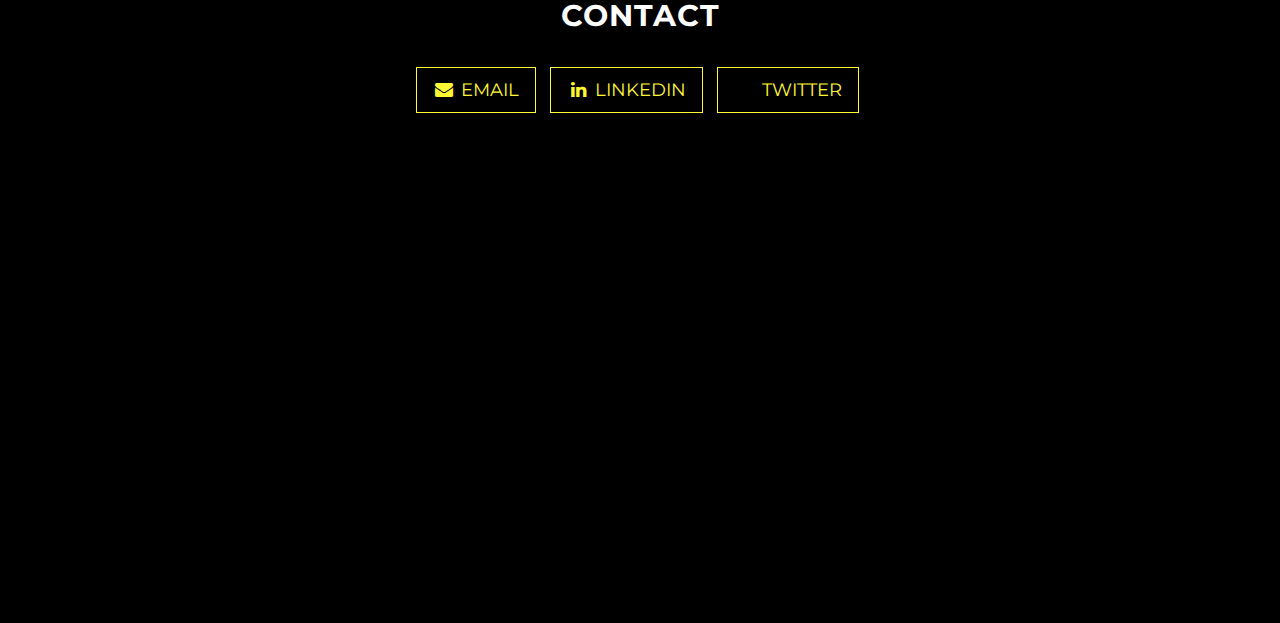
==== commit 1077aea5: "Update index.html" ====
--- a/index.html
+++ b/index.html
@@ -114,7 +114,7 @@
                 <p>
                     I'm from Nottingham.<br>
                     I did some maths in Sheffield.<br>
-                    I do Growth in London for <a href='http://heresy.io'>Heresy</a>.
+                    I do growth in London for <a href='http://heresy.io'>Heresy</a>.
                     
                 </p>
             </div>
